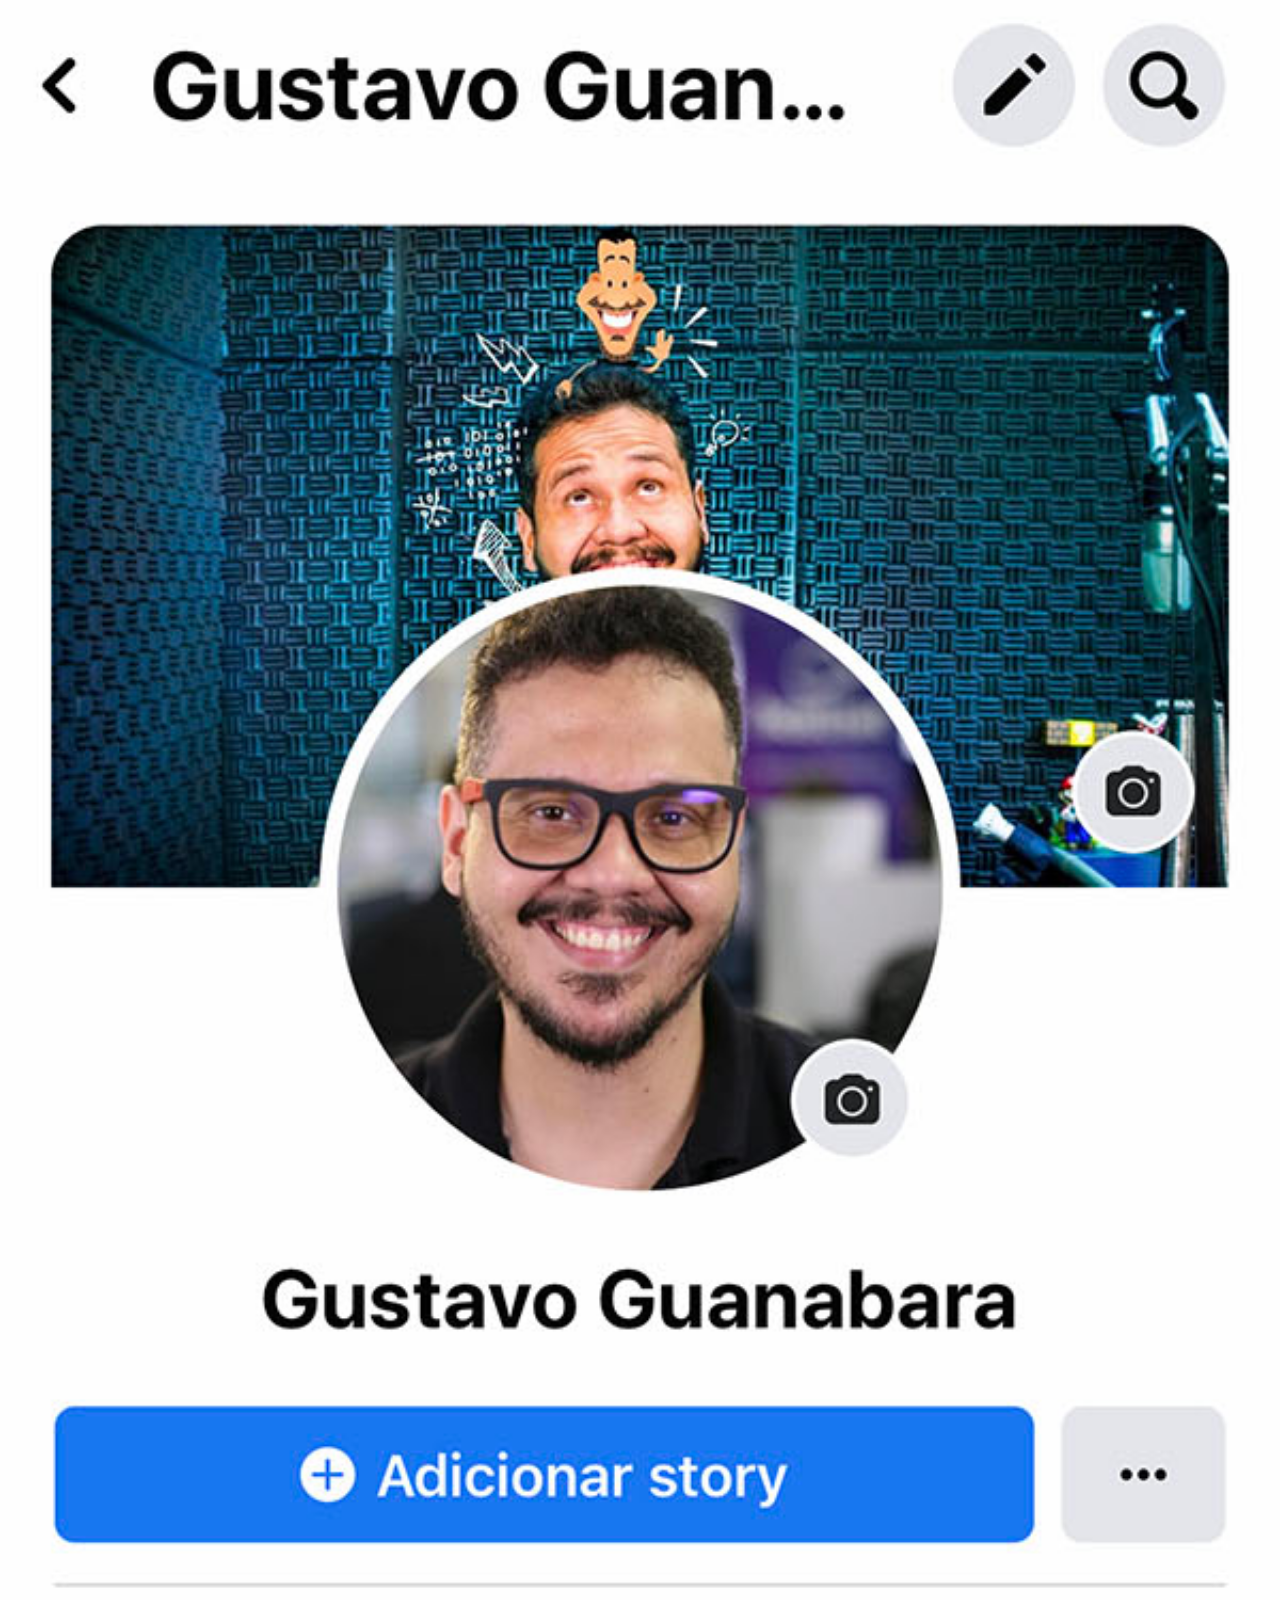
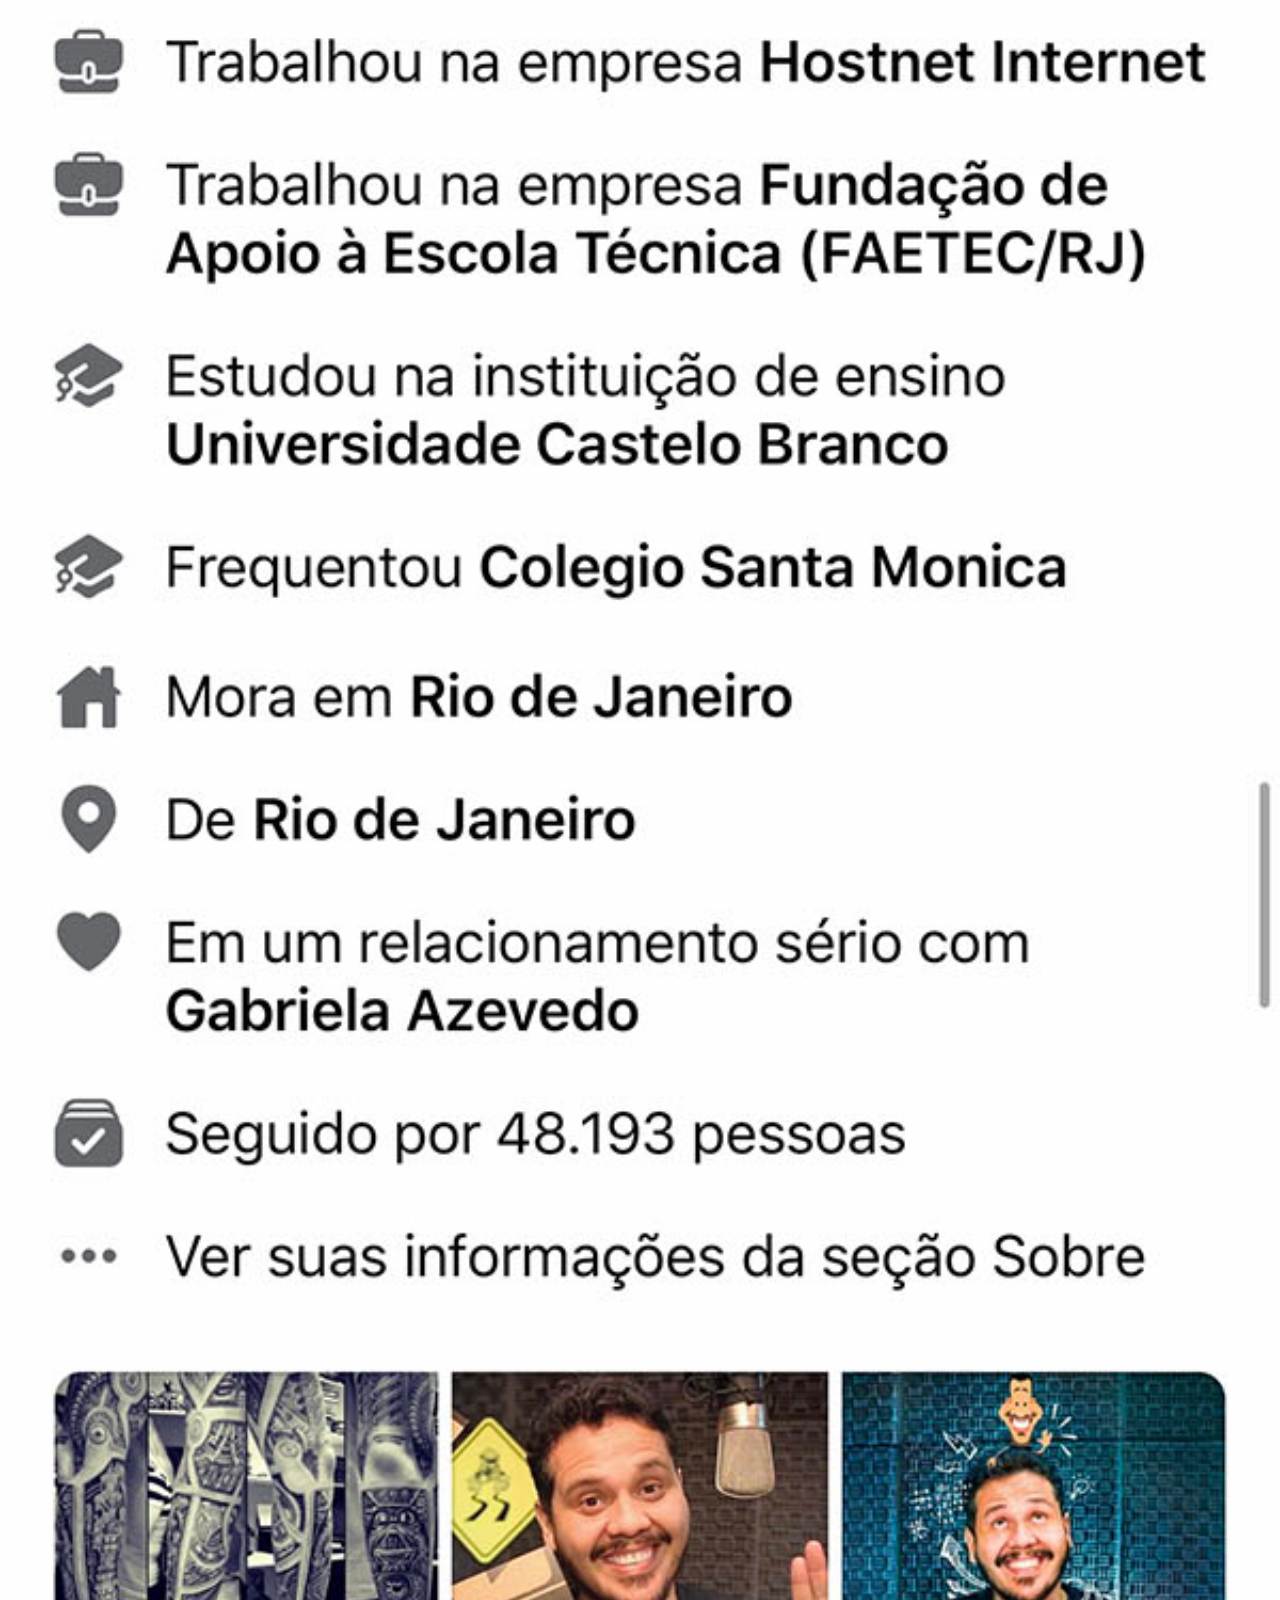
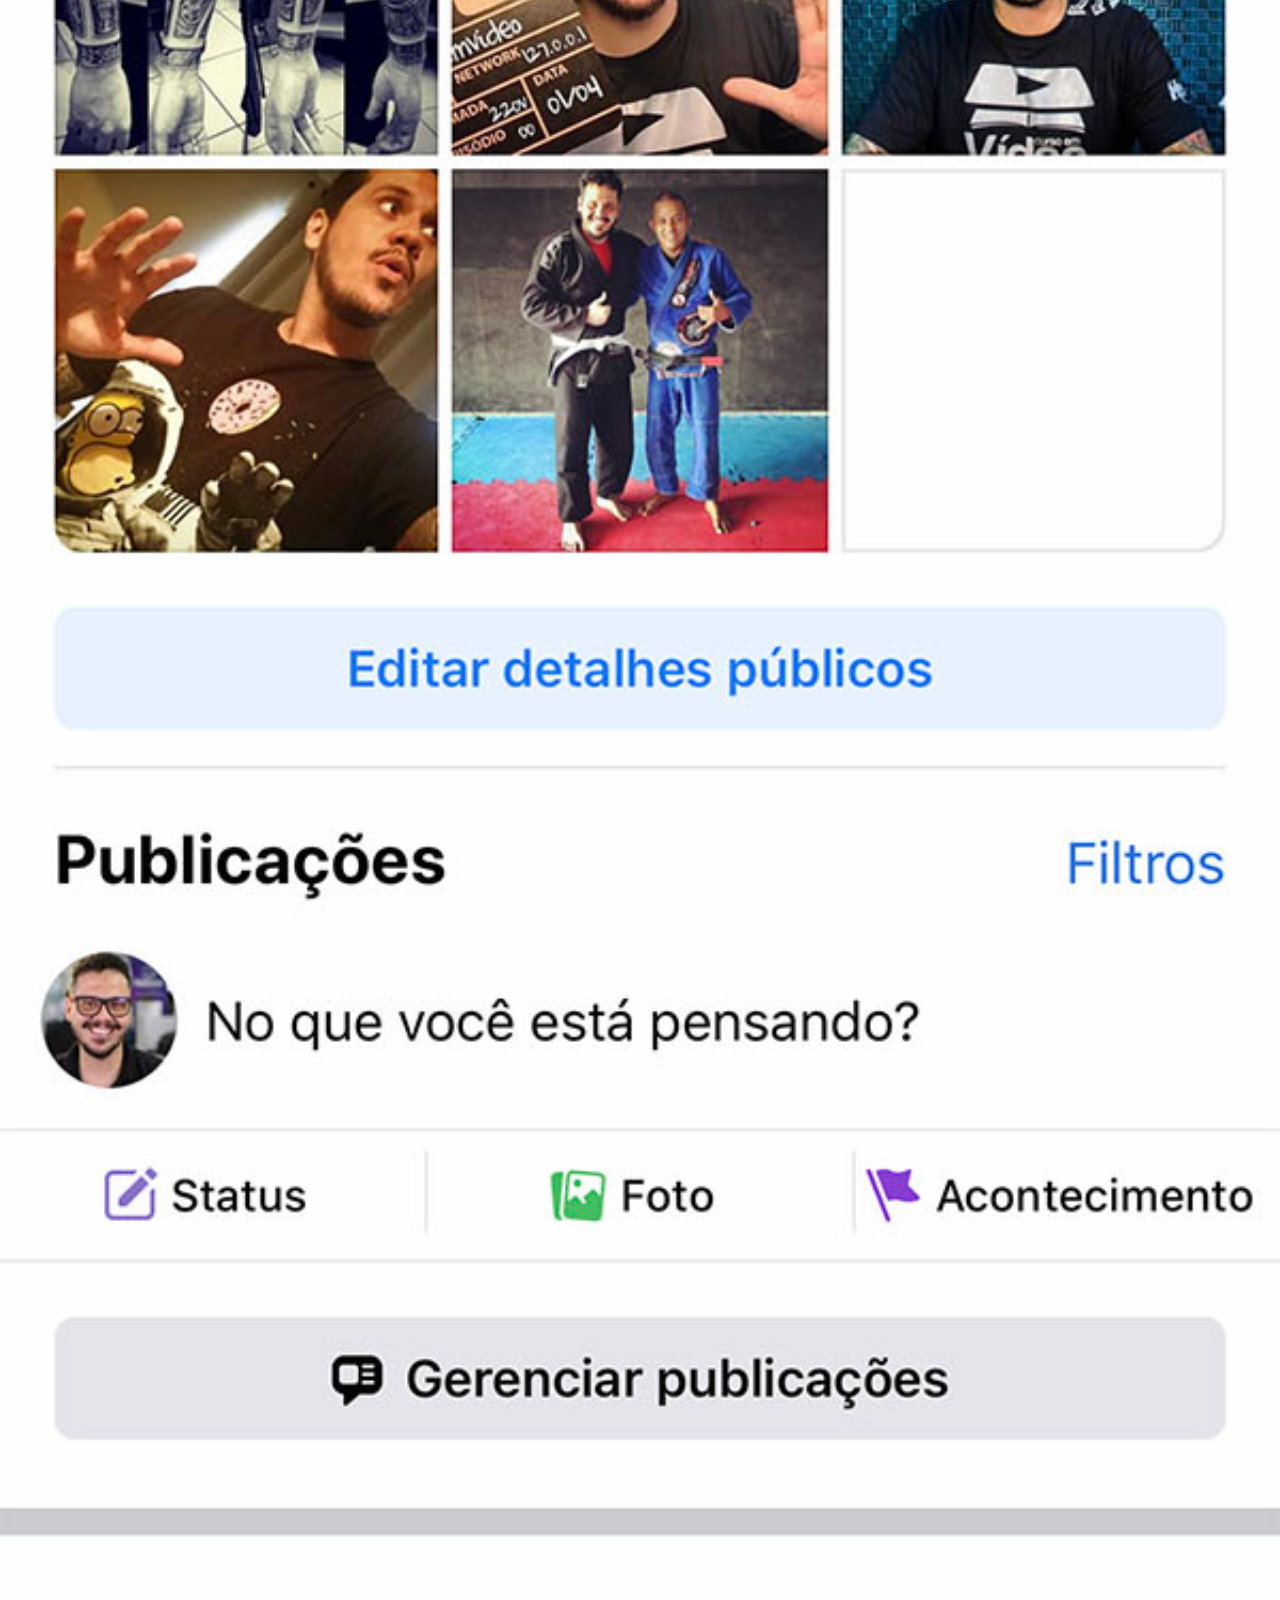
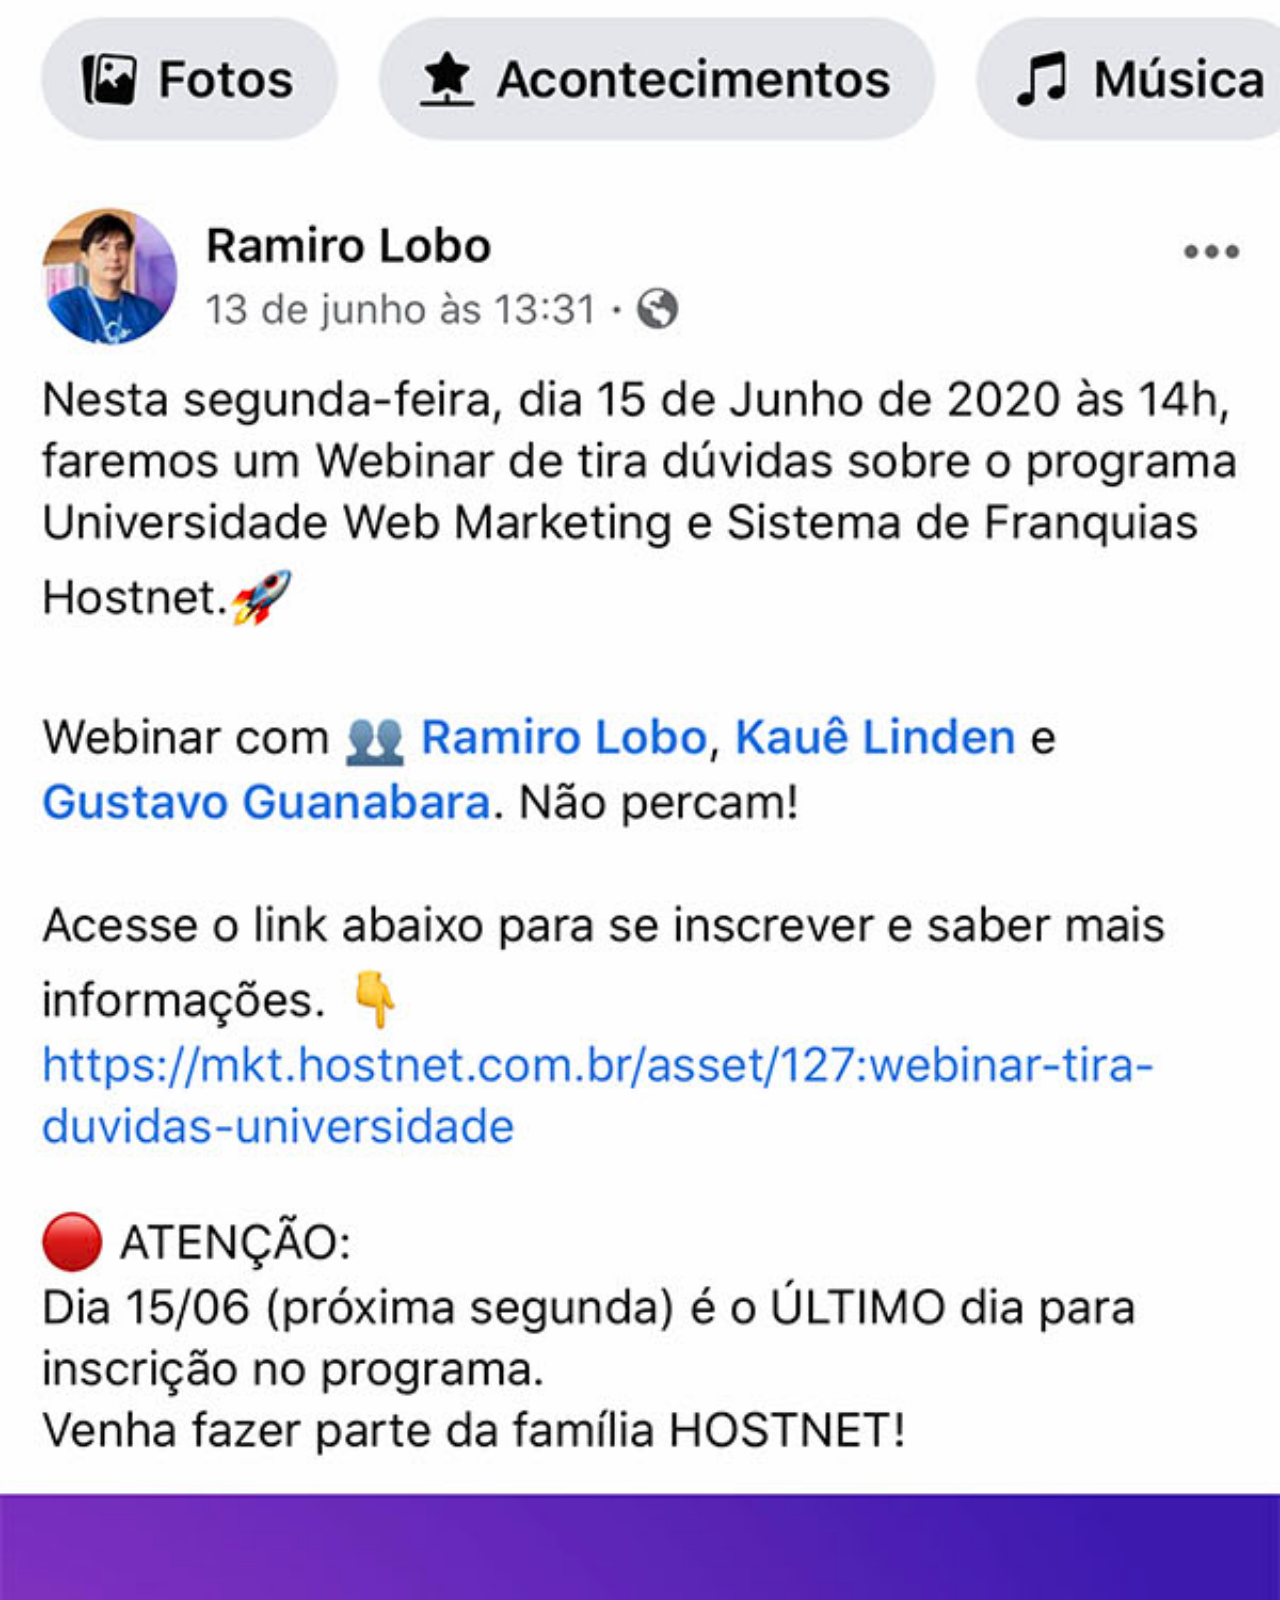
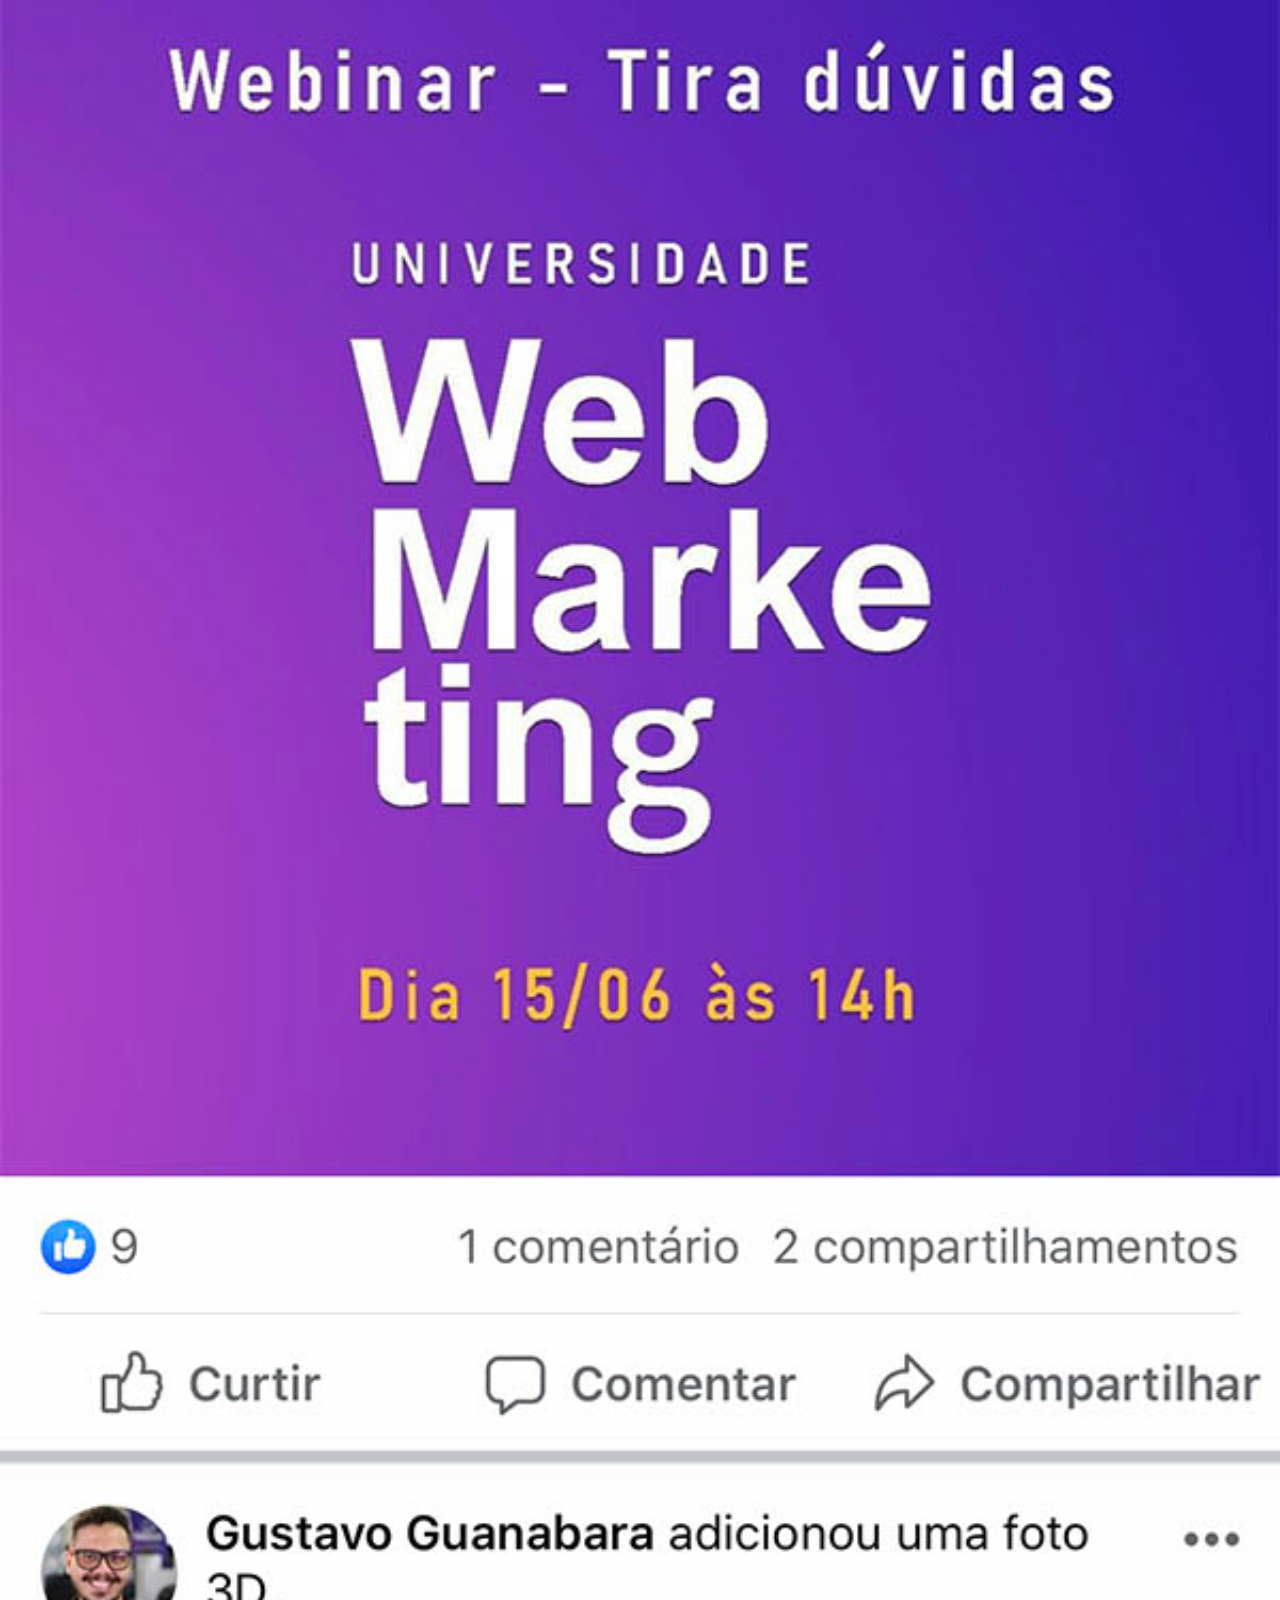
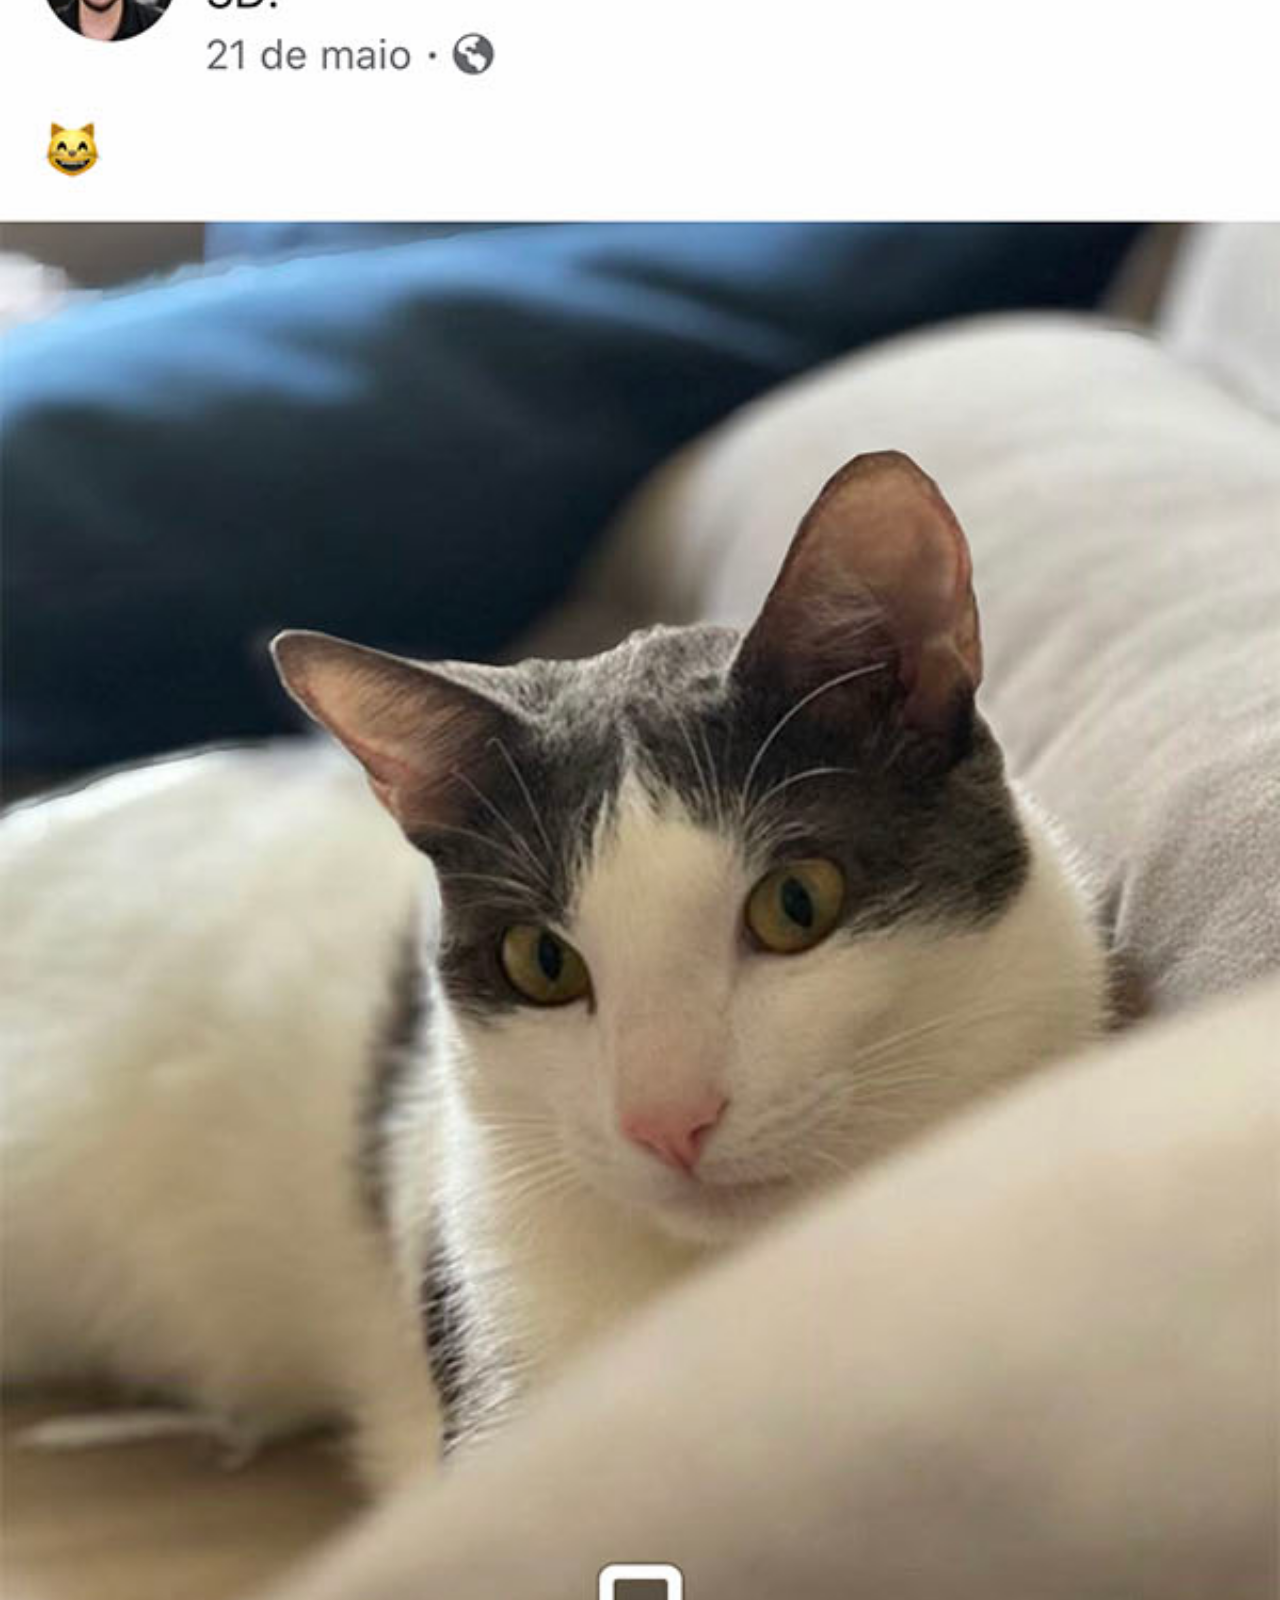
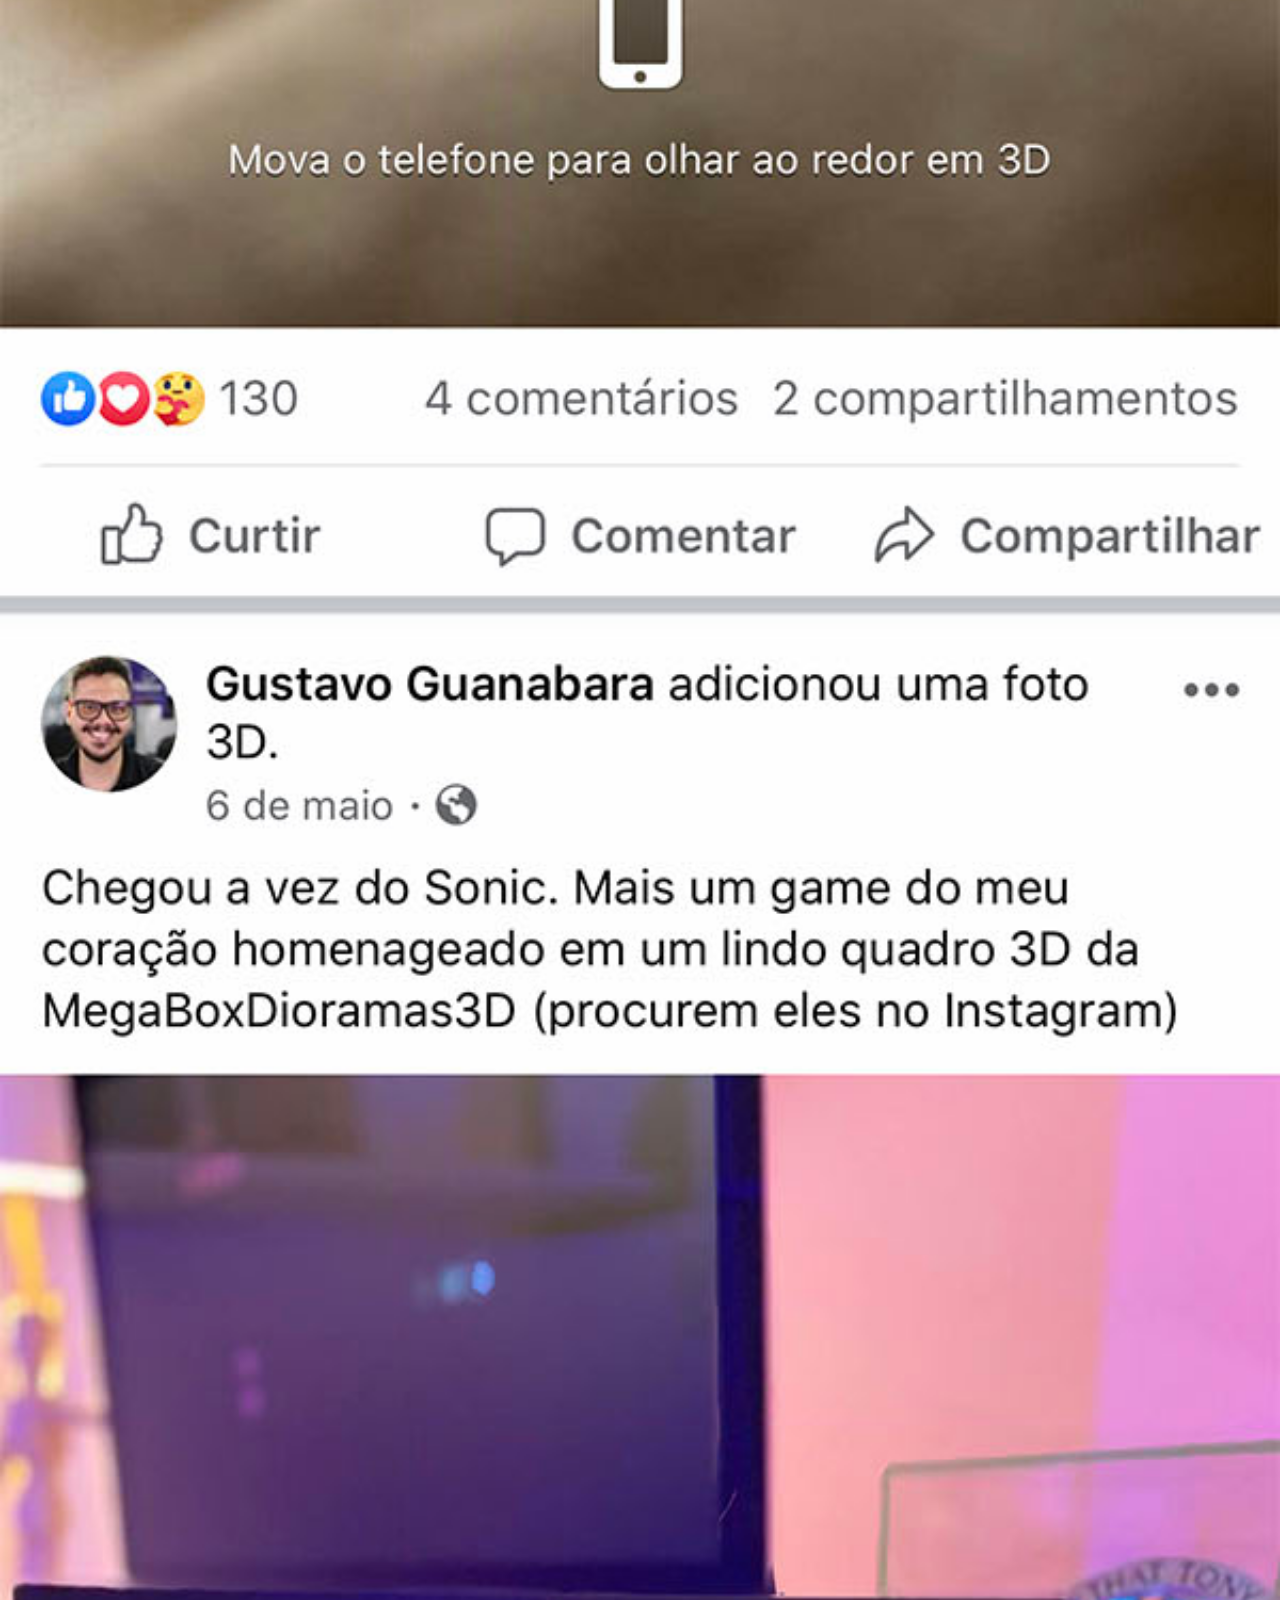
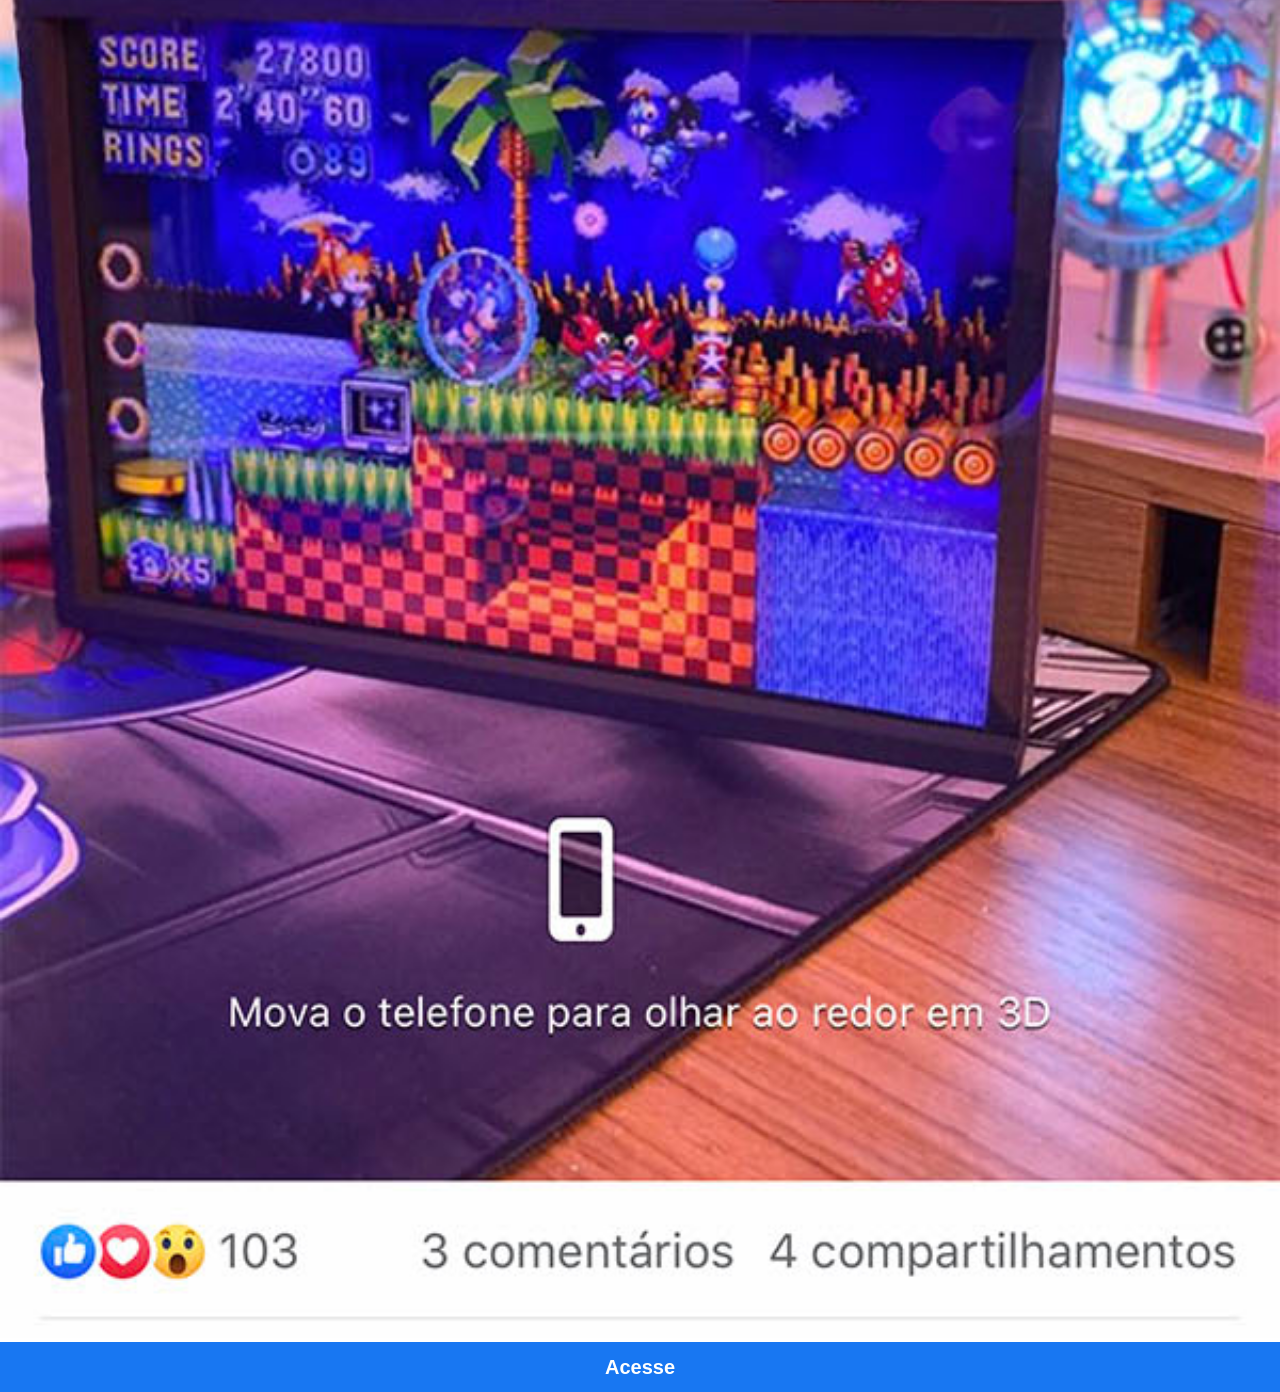
==== facebook.html @ 835a3216 "criando apps para meu aplicativo" ====
<!DOCTYPE html>
<html lang="pt-br">
<head>
    <meta charset="UTF-8">
    <meta name="viewport" content="width=device-width, initial-scale=1.0">
    <title>Facebook</title>
    <style>
        * {
            margin: 0px;
            padding: 0px;
            font-family: Arial, Helvetica, sans-serif;
        }

        ::-webkit-scrollbar {
            width: 0px;
        }

        img {
            width: 100vw;
        }
        
        a {
            display: block;
            width: 100%;
            height: 50px;
            background-color: #1877f2;
            color: white;
            text-decoration: none;
            text-align: center;
            line-height: 50px;
            font-size: 20px;
            font-weight: bold;
        }

        a:hover {
            background-color: #0f5bb5;
        }
    </style>
</head>
<body>
     <img src="imagens/tela-facebook.jpg" alt="Facebook">
     <a href="https://www.facebook.com/CursosEmVideo/?locale=pt_BR" target="_blank">Acesse</a>
</body>
</html>
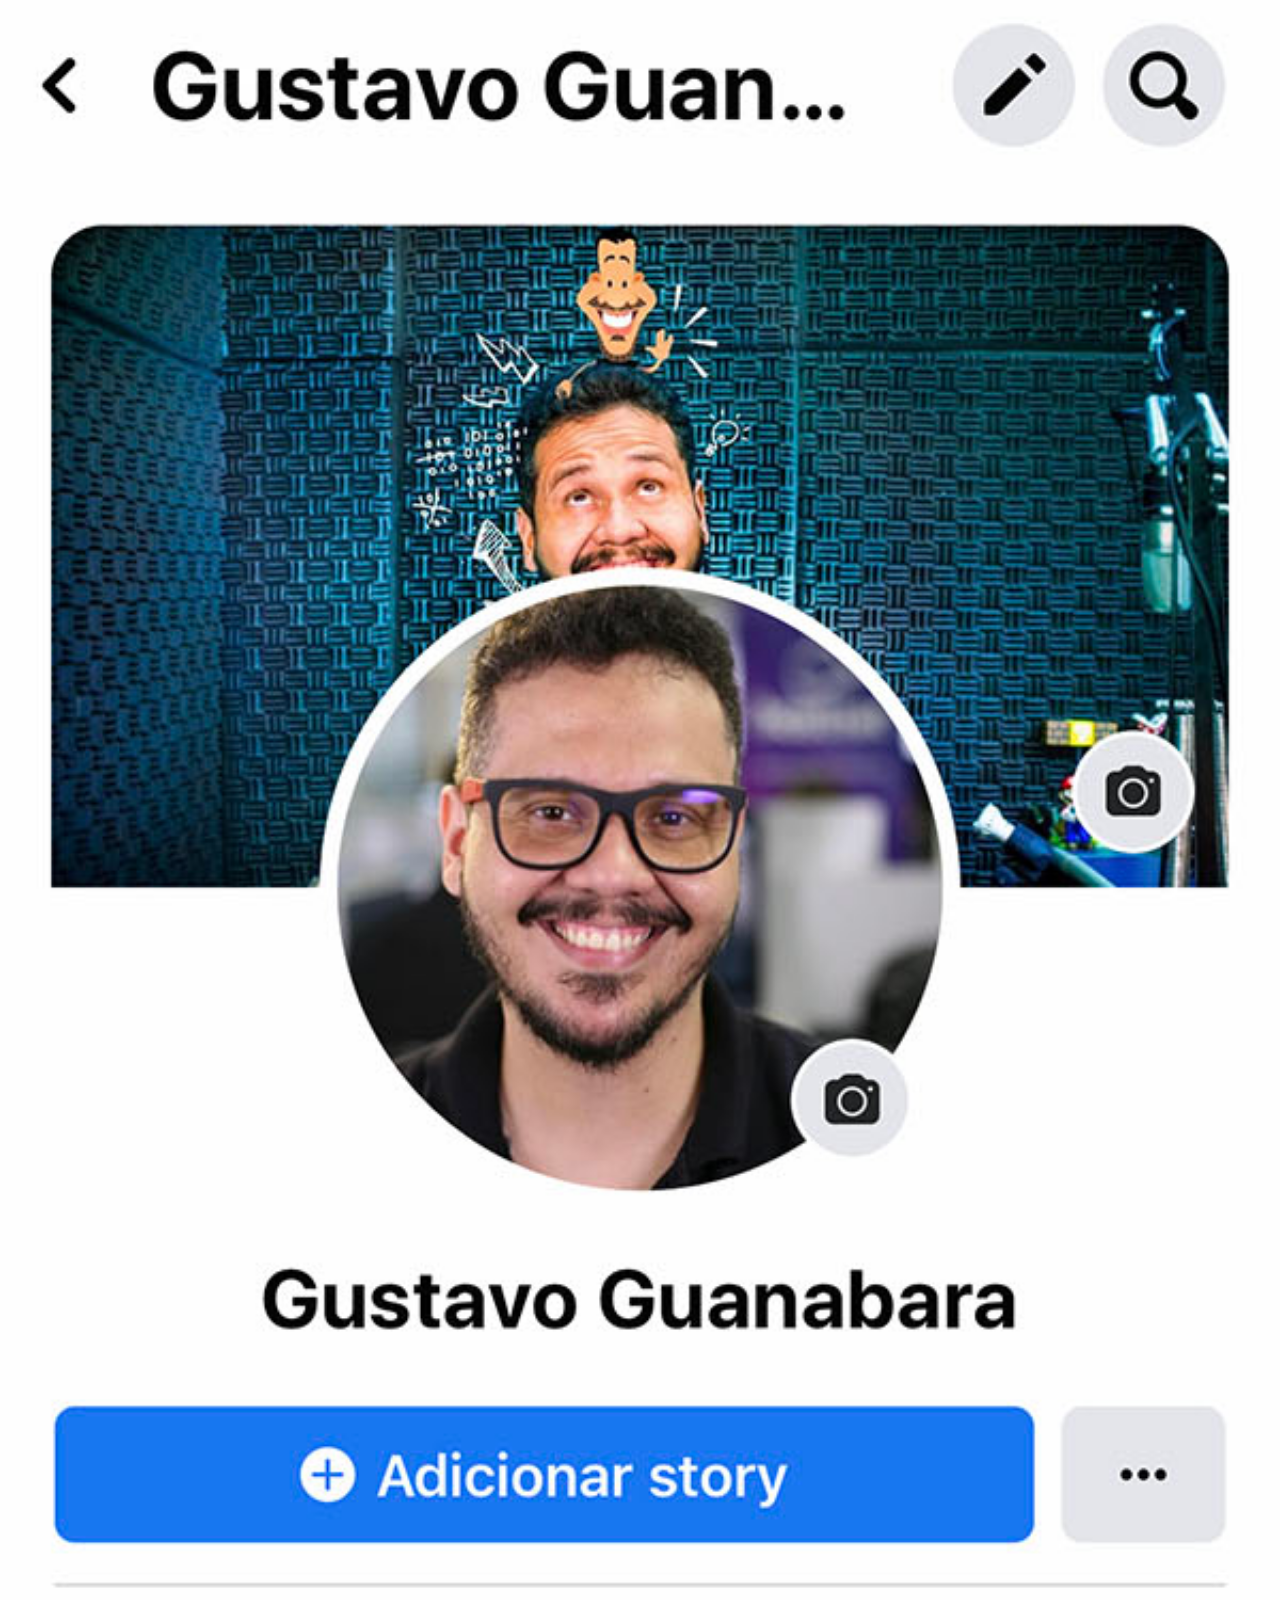
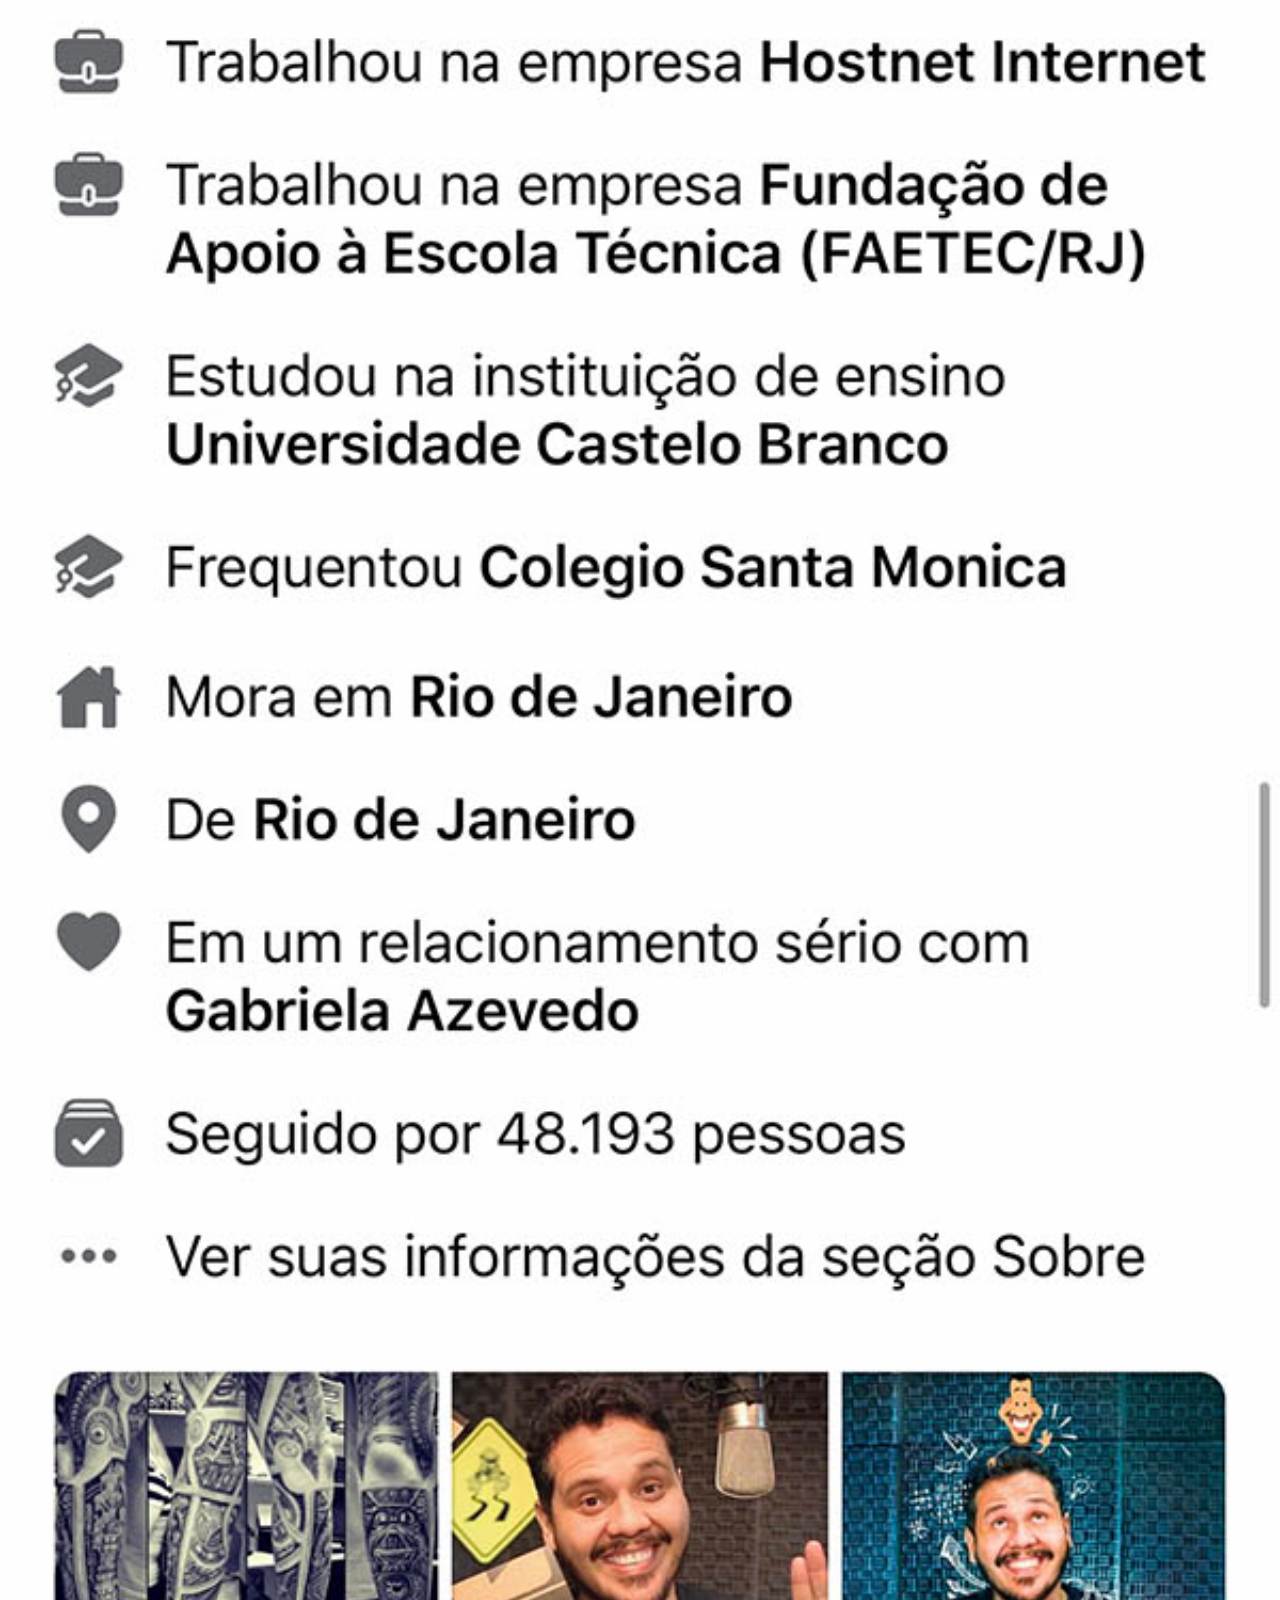
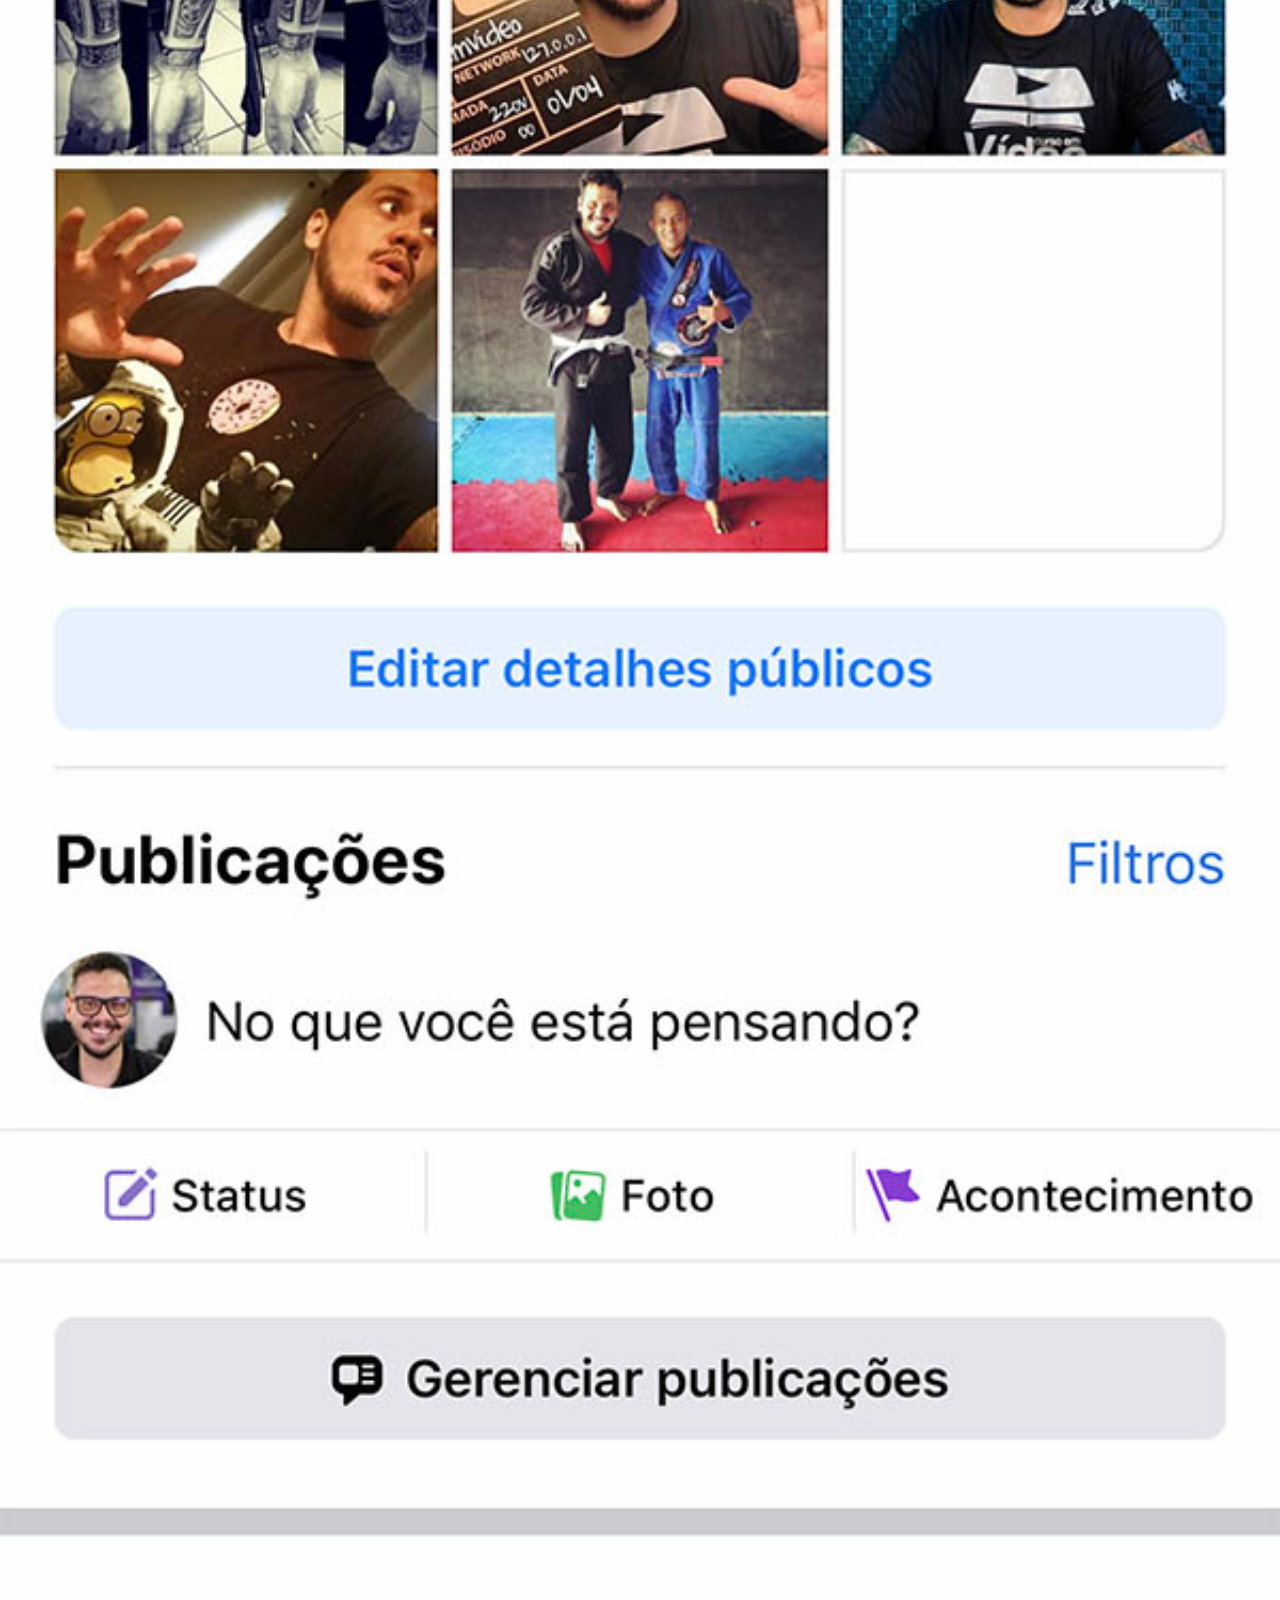
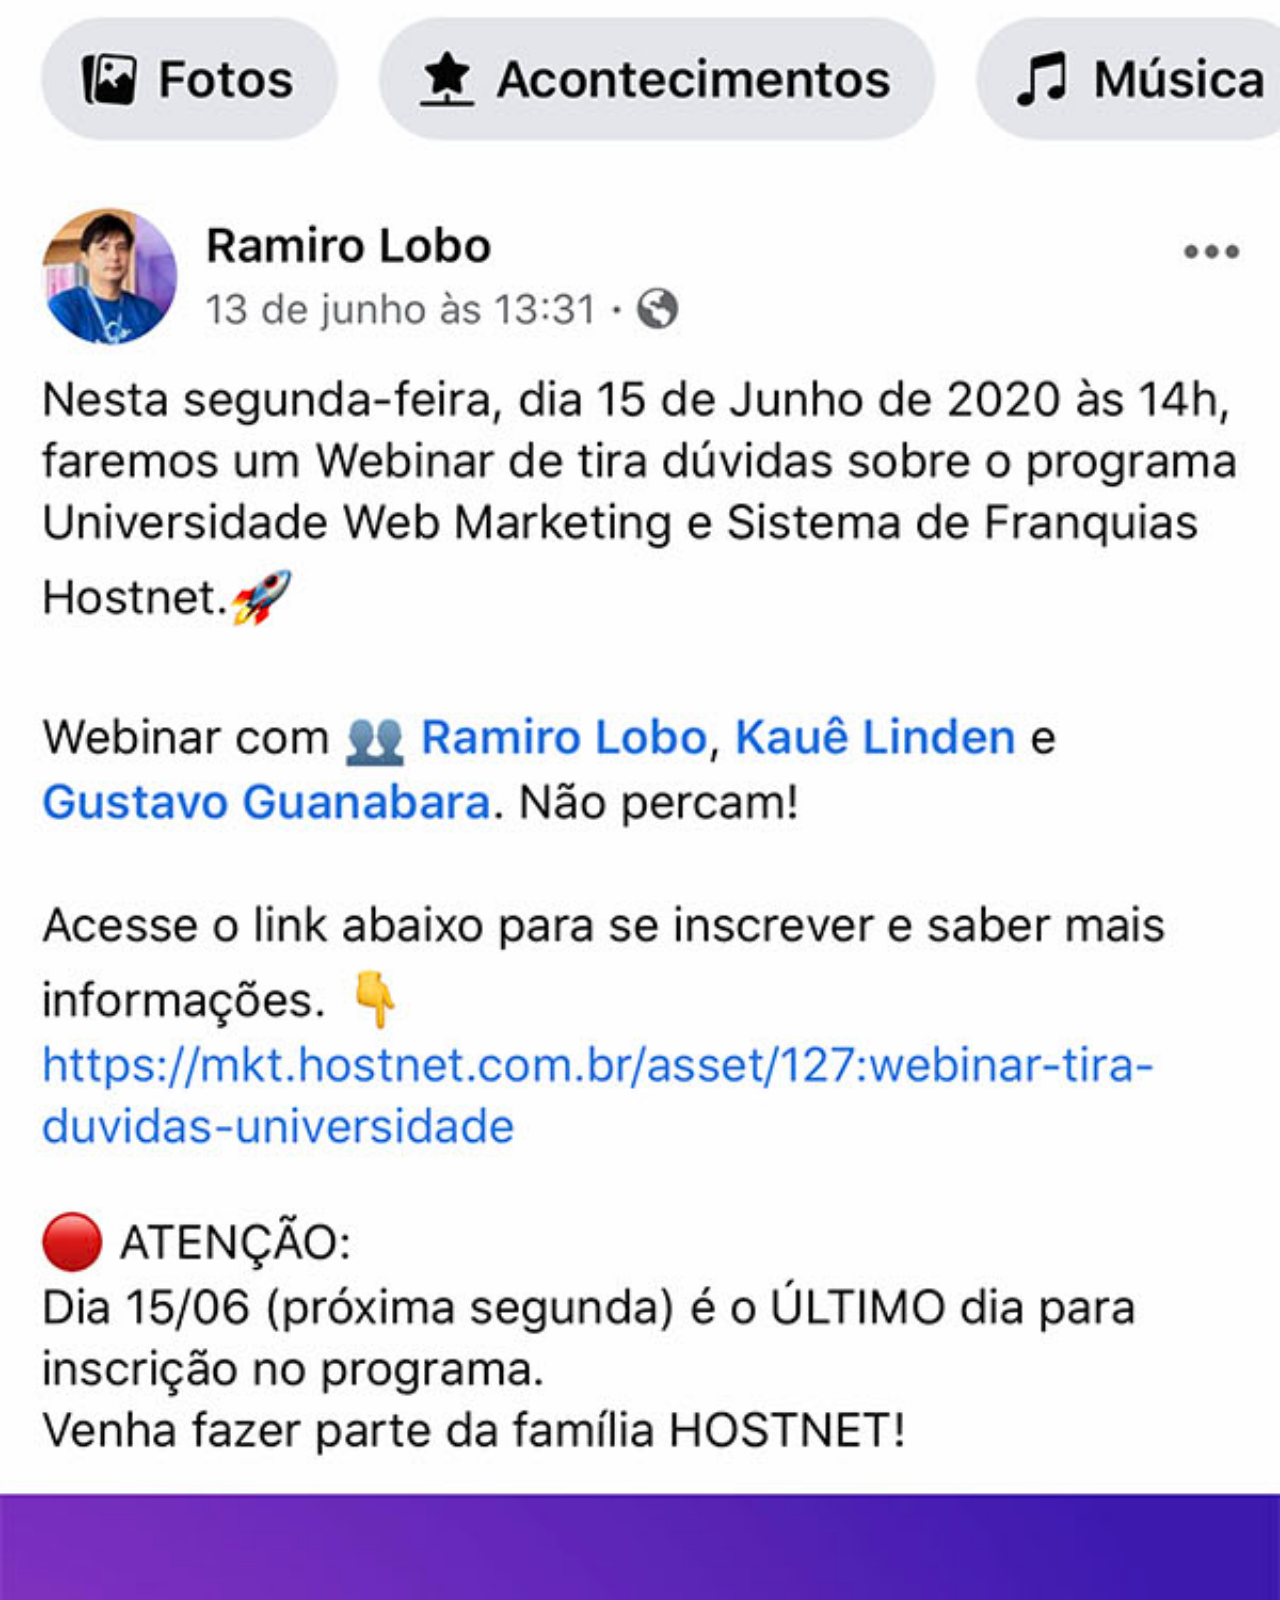
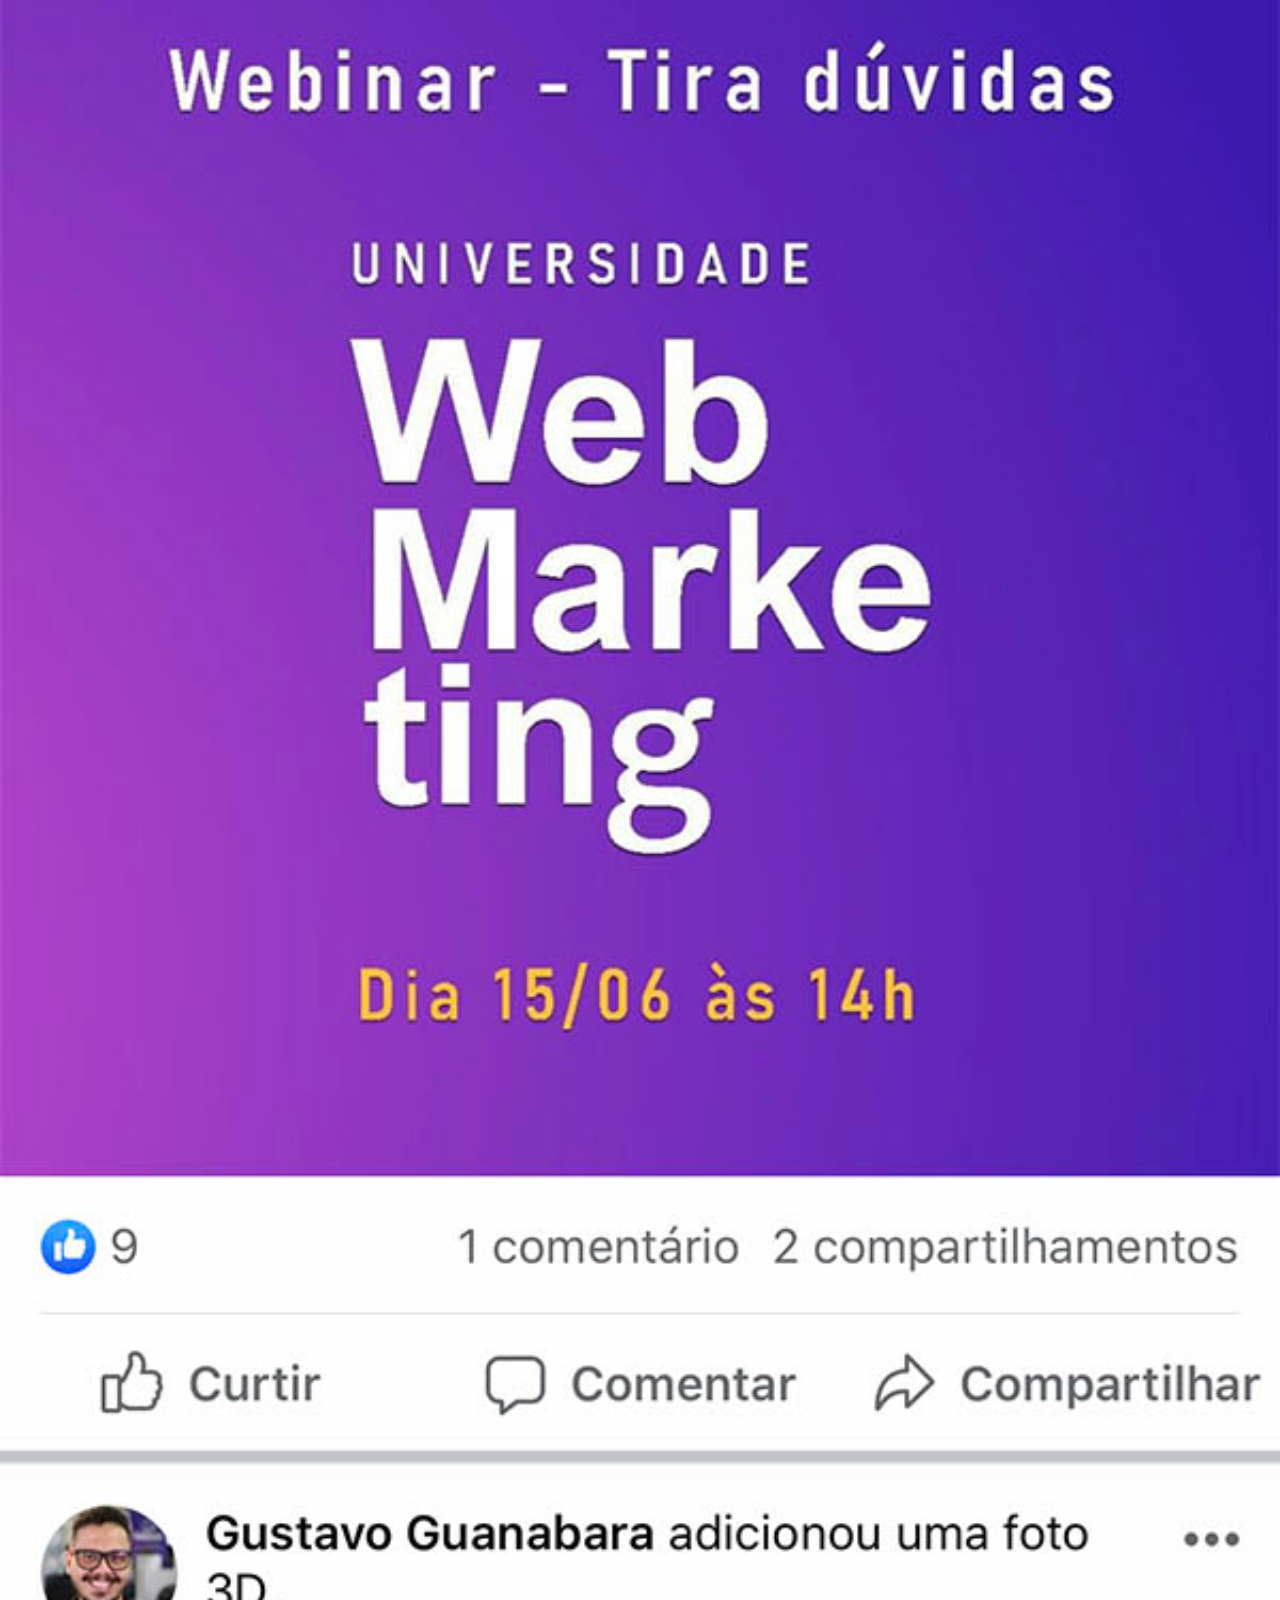
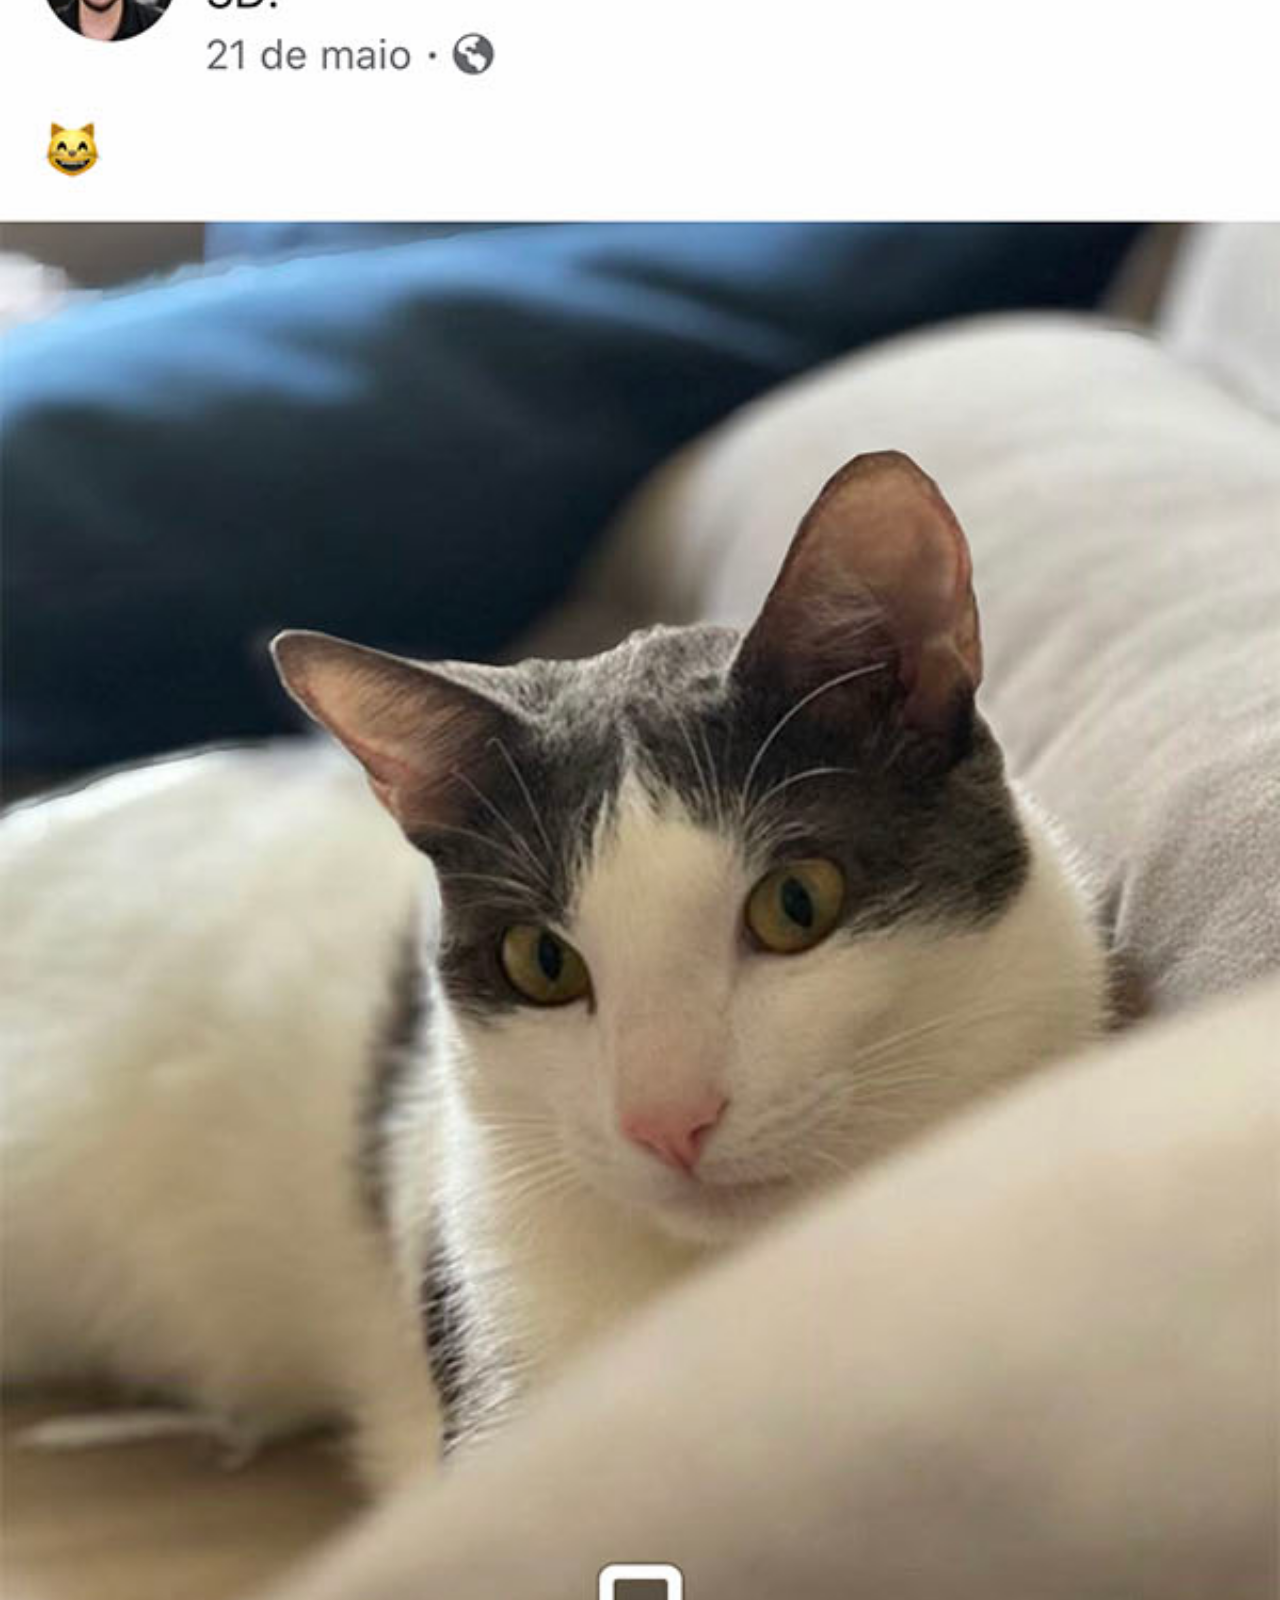
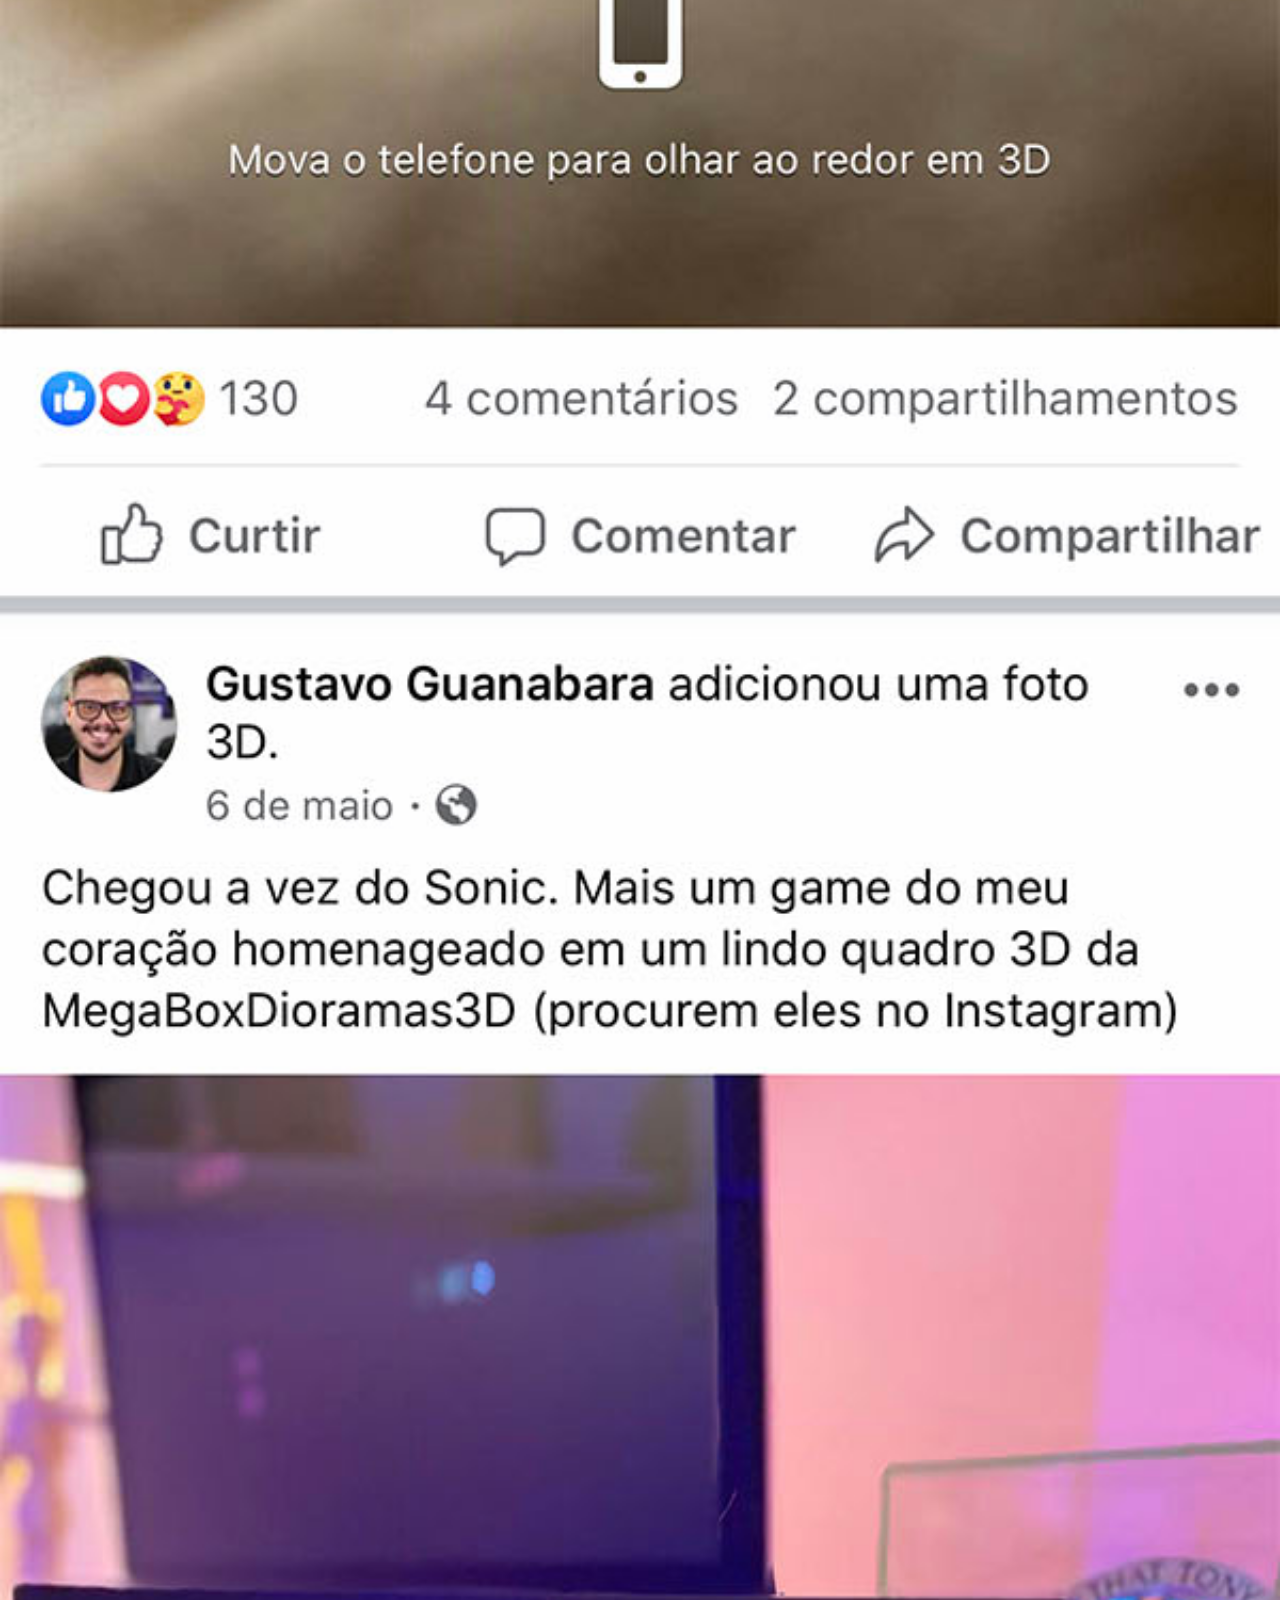
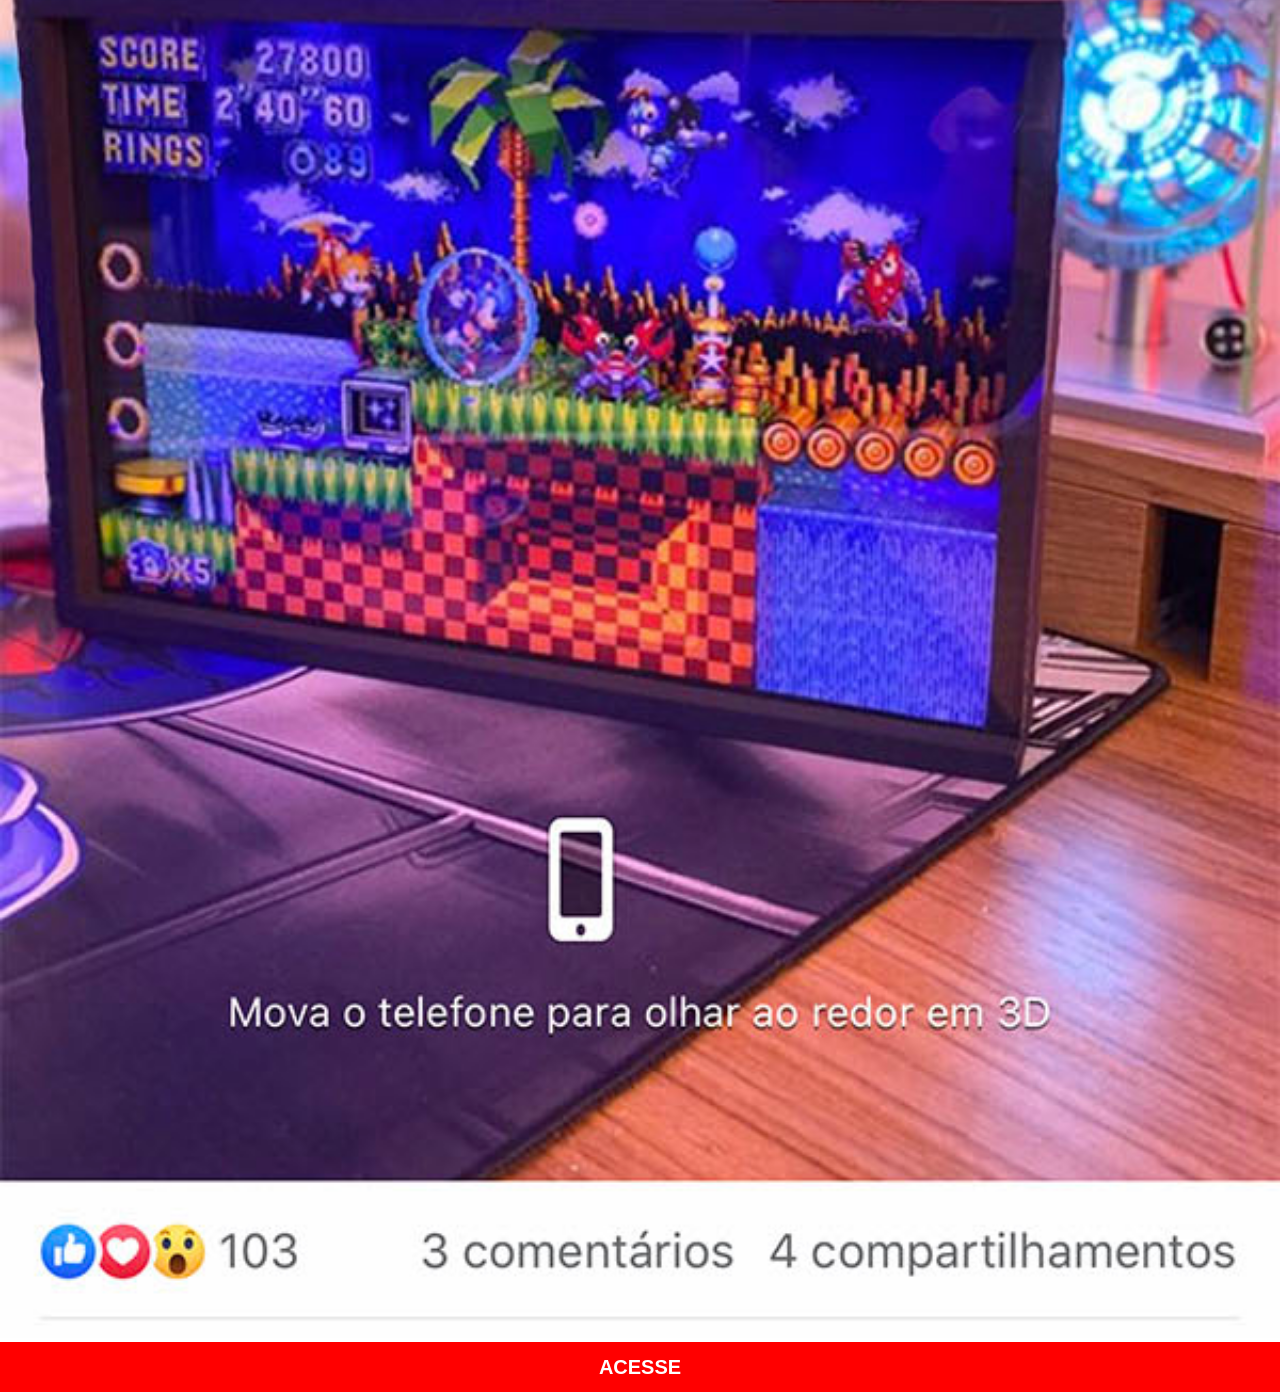
==== commit eea97640: "finalizado tela de aplicativos" ====
--- a/facebook.html
+++ b/facebook.html
@@ -4,41 +4,10 @@
     <meta charset="UTF-8">
     <meta name="viewport" content="width=device-width, initial-scale=1.0">
     <title>Facebook</title>
-    <style>
-        * {
-            margin: 0px;
-            padding: 0px;
-            font-family: Arial, Helvetica, sans-serif;
-        }
-
-        ::-webkit-scrollbar {
-            width: 0px;
-        }
-
-        img {
-            width: 100vw;
-        }
-        
-        a {
-            display: block;
-            width: 100%;
-            height: 50px;
-            background-color: #1877f2;
-            color: white;
-            text-decoration: none;
-            text-align: center;
-            line-height: 50px;
-            font-size: 20px;
-            font-weight: bold;
-        }
-
-        a:hover {
-            background-color: #0f5bb5;
-        }
-    </style>
+    <link rel="stylesheet" href="estilos/social.css">
 </head>
 <body>
      <img src="imagens/tela-facebook.jpg" alt="Facebook">
-     <a href="https://www.facebook.com/CursosEmVideo/?locale=pt_BR" target="_blank">Acesse</a>
+     <a href="https://www.facebook.com/CursosEmVideo/?locale=pt_BR" target="_blank">ACESSE</a>
 </body>
 </html>
--- a/estilos/social.css
+++ b/estilos/social.css
@@ -0,0 +1,32 @@
+@charset "UTF-8";
+
+* {
+    margin: 0px;
+    padding: 0px;
+    font-family: Arial, Helvetica, sans-serif;
+}
+
+::-webkit-scrollbar {
+    width: 0px;
+}
+
+img {
+    width: 100vw;
+}
+
+a {
+    display: block;
+    width: 100%;
+    height: 50px;
+    background-color: #ff0000;
+    color: white;
+    text-decoration: none;
+    text-align: center;
+    line-height: 50px;
+    font-size: 20px;
+    font-weight: bold;
+}
+
+a:hover {
+    background-color: #b30000;
+}
